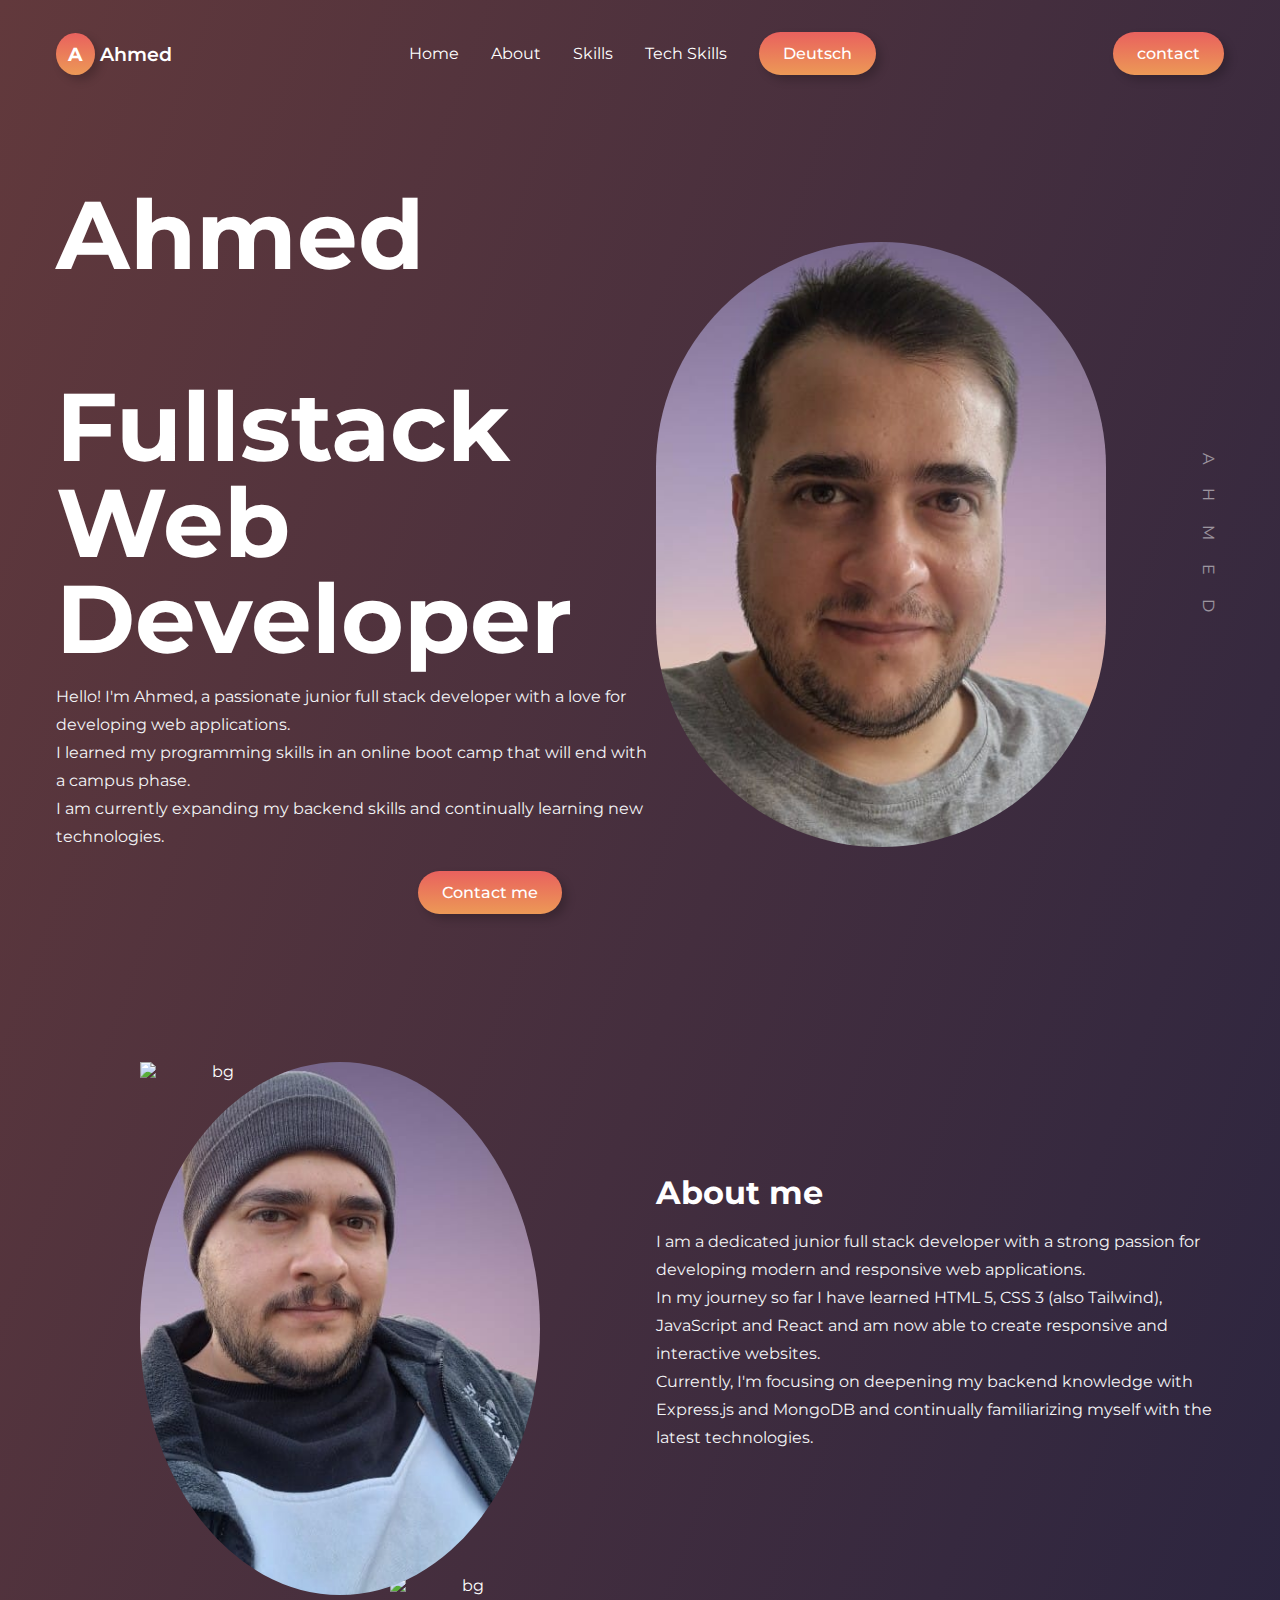
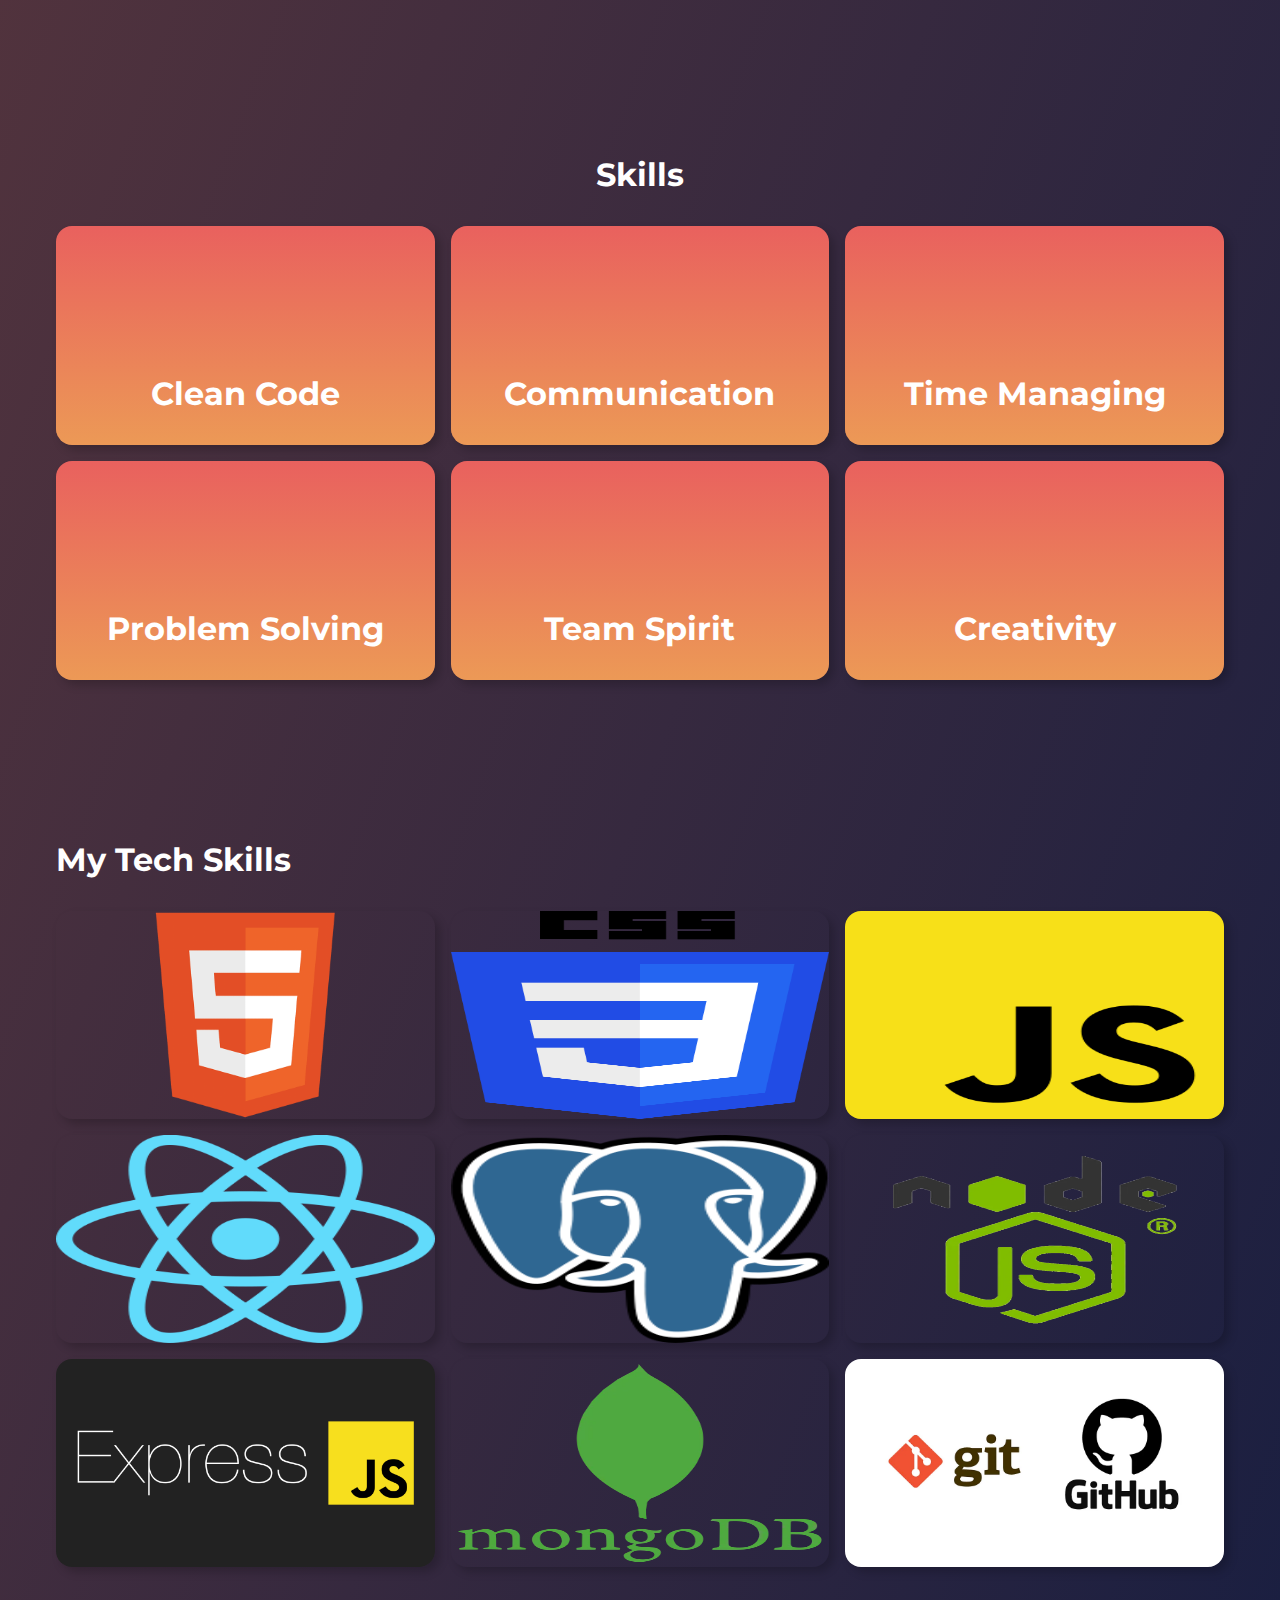
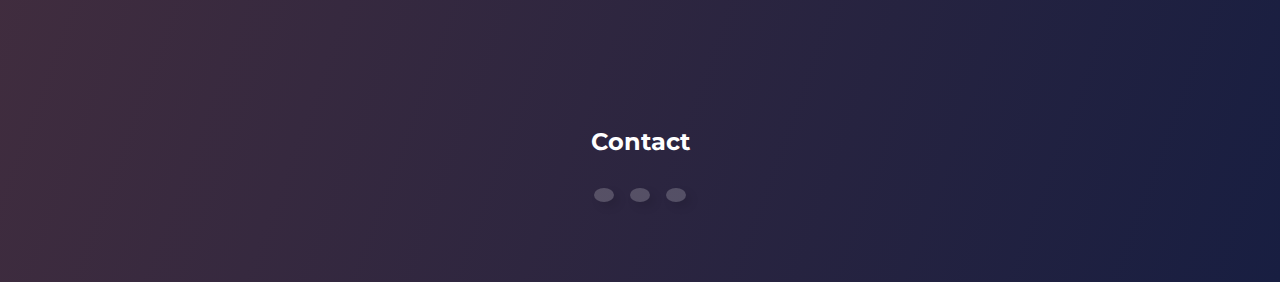
==== english.html @ 6c43b487 "en added" ====
<!DOCTYPE html>
<html lang="de">
  <head>
    <meta charset="UTF-8" />
    <meta name="viewport" content="width=device-width, initial-scale=1.0" />
    <link
      href="https://cdn.jsdelivr.net/npm/remixicon@3.5.0/fonts/remixicon.css"
      rel="stylesheet"
    />
    <link rel="stylesheet" href="styles.css" />
    <script src="https://kit.fontawesome.com/9a74fc78ef.js" crossorigin="anonymous"></script>
    <title>Web Development | Ahmed</title>
  </head>
  <body>
    <nav>
      <div class="nav__bar">
        <a href="#"><span class="logo nav__logo">A</span> Ahmed</a>
        <div class="nav__menu__btn" id="menu-btn">
          <i class="ri-menu-3-line"></i>
        </div>
      </div>
      <ul class="nav__links" id="nav-links">
        <li><a href="#home">Home</a></li>
        <li><a href="#about">About</a></li>
        <li><a href="#skills">Skills</a></li>
        <li><a href="#tech-skills">Tech Skills</a></li>
        <li><a href="./index.html" class="btn">Deutsch</a></li>
        <li><a href="#contact" class="btn">contact</a></li>
      </ul>
      <a href="#contact" class="btn btn__large">contact</a>
    </nav>
    <header class="section__container header__container" id="home">
      <div class="header__image">
        <img src="assets/header.jpg" alt="header" />
      </div>
      <div class="header__content">
        <div>
          <h1>Ahmed<br /><br>Fullstack<br />Web<br> Developer</h1>
        </div>
        <p class="section__description">
            Hello! I'm Ahmed, a passionate junior full stack developer with a love for developing web applications.<br>
            I learned my programming skills in an online boot camp that will end with a campus phase.<br>
            I am currently expanding my backend skills and continually learning new technologies.
        </p>
        <div class="header__btn">
          <a href="#contact" class="btn">Contact me</a>
        </div>
      </div>
    </header>
    <main>
    <section class="section__container about__container" id="about">
      <div class="about__image">
        <img src="assets/bg.png" alt="bg" class="about__bg-1" />
        <img src="assets/bg.png" alt="bg" class="about__bg-2" />
        <img src="assets/about.jpg" alt="about" class="about__img" />
      </div>
      <div class="about__content">
        <h2 class="section__header">About me</h2>
        <p class="section__description">
            I am a dedicated junior full stack developer with a strong passion for developing modern and responsive web applications.<br>
            In my journey so far I have learned HTML 5, CSS 3 (also Tailwind), JavaScript and React and am now able to create responsive and interactive websites.<br>
            Currently, I'm focusing on deepening my backend knowledge with Express.js and MongoDB and continually familiarizing myself with the latest technologies.
        </p>
      </div>
    </section>

    <section class="section__container skills__container" id="skills">
      <h2 class="section__header">Skills</h2>
      <div class="skills__grid">
        <div class="skill__card">
          <span><i class="fa-solid fa-broom"></i></span>
          <h4>Clean Code</h4>
        </div>
        <div class="skill__card">
          <span><i class="fa-solid fa-people-arrows"></i></span>
          <h4>Communication</h4>
        </div>
        <div class="skill__card">
          <span><i class="fa-solid fa-business-time"></i></span>
          <h4>Time Managing</h4>
        </div>
        <div class="skill__card">
          <span><i class="fa-solid fa-check-double"></i></span>
          <h4>Problem Solving</h4>
        </div>
        <div class="skill__card">
          <span><i class="fa-solid fa-people-group"></i></span>
          <h4>Team Spirit</h4>
        </div>
        <div class="skill__card">
          <span><i class="fa-solid fa-lightbulb"></i></span>
          <h4>Creativity</h4>
        </div>
      </div>
    </section>

    <section class="section__container tech-skills__container" id="tech-skills">
      <h2 class="section__header">My Tech Skills</h2>
      <div class="tech-skills__grid">
        <div class="tech-skill__card">
          <img src="assets/HTML-5.jpg" alt="HTML5" />
        </div>
        <div class="tech-skill__card">
          <img src="assets/CSS3.jpg" alt="css3" />
        </div>
        <div class="tech-skill__card">
          <img src="assets/JS.jpg" alt="JavaScript" />
        </div>
        <div class="tech-skill__card">
          <img src="assets/react.jpg" alt="react" />
        </div>
        <div class="tech-skill__card">
          <img src="assets/Postgresql.jpg" alt="Postgresql" />
        </div>
        <div class="tech-skill__card">
          <img src="assets/nodejs.jpg" alt="nodejs" />
        </div>
        <div class="tech-skill__card">
          <img src="assets/expressjs.jpg" alt="expressjs" />
        </div>
        <div class="tech-skill__card">
          <img src="assets/MongoDB.jpg" alt="MongoDB" />
        </div>
        <div class="tech-skill__card">
          <img src="assets/git&github.jpg" alt="git & github" />
        </div>
      </div>
    </section>
    </main>
    <Footer class="section__container contact__container" id="contact">
      <h2>Contact</h2>
      <div class="contact__socials">
        <a href="https://www.linkedin.com/in/ahmed-mohamad-779999319/"><i class="ri-linkedin-fill fa-xl"></i></a>
        <a href="https://github.com/AhmedMohamad7"><i class="fa-brands fa-github fa-xl"></i></a>
        <a href="mailto:ahmed.mohamad.ku7@gmail.com"><i class="fa-solid fa-envelope fa-xl"></i></a>
      </div>
    </Footer>
    <script src="https://unpkg.com/scrollreveal"></script>
    <script src="main.js"></script>
  </body>
</html>
---- styles.css ----
@import url("https://fonts.googleapis.com/css2?family=Montserrat:wght@400;500;600;700&display=swap");

:root {
  --primary-color: #e9615e;
  --secondary-color: #ec9956;
  --extra-light: #f3f4f6;
  --white: #ffffff;
  --gradient-1: linear-gradient(to bottom right, #62393c, #181e41);
  --gradient-2: linear-gradient(
    to bottom,
    var(--primary-color),
    var(--secondary-color)
  );
  --max-width: 1200px;
}

* {
  text-align: center;
  padding: 0;
  margin: 0;
  box-sizing: border-box;
}

.section__container {
  max-width: var(--max-width);
  margin: auto;
  padding: 5rem 1rem;
  text-align: center;
}

.section__header {
  margin-bottom: 1rem;
  font-size: 2rem;
  font-weight: 700;
  text-align: center;
}

.section__description {
  max-width: 600px;
  margin-inline: auto;
  color: var(--extra-light);
  text-align: center;
  line-height: 1.75rem;
}

.btn {
  padding: 0.75rem 1.5rem;
  font-size: 1rem;
  font-weight: 500;
  color: var(--white);
  background-image: var(--gradient-2);
  outline: none;
  border: none;
  border-radius: 5rem;
  cursor: pointer;
  box-shadow: 5px 5px 10px rgba(0, 0, 0, 0.2);
}

img {
  width: 100%;
  display: flex;
}

a {
  text-decoration: none;
}

.logo {
  display: inline-block;
  padding: 10px 14px;
  font-size: 1.5rem;
  font-weight: 700;
  color: var(--white);
  background-image: var(--gradient-2);
  border-radius: 100%;
  box-shadow: 5px 5px 10px rgba(0, 0, 0, 0.2);
}

html,
body {
  scroll-behavior: smooth;
}

body {
  font-family: "Montserrat", sans-serif;
  color: var(--white);
  background-image: var(--gradient-1);
}

nav {
  position: fixed;
  isolation: isolate;
  top: 0;
  width: 100%;
  max-width: var(--max-width);
  margin: auto;
  z-index: 9;
}

.nav__bar {
  padding: 1rem;
  display: flex;
  align-items: center;
  justify-content: space-between;
  gap: 2rem;
  background-image: var(--gradient-1);
}

.nav__logo {
  padding: 9px 12px;
  font-size: 1.2rem;
}

.nav__bar a {
  font-size: 1.2rem;
  font-weight: 600;
  color: var(--white);
}

.nav__menu__btn {
  font-size: 1.5rem;
  color: var(--white);
  cursor: pointer;
}

.nav__links {
  list-style: none;
  position: absolute;
  width: 100%;
  padding: 2rem;
  display: flex;
  flex-direction: column;
  align-items: center;
  gap: 2rem;
  background-image: var(--gradient-2);
  transform: translateY(-100%);
  transition: 0.5s;
  z-index: -1;
}

.nav__links.open {
  transform: translateY(0);
}

.nav__links a {
  color: var(--white);
  transition: 0.3s;
}

.nav__links a:hover {
  color: var(--white);
}

.btn__large {
  display: none;
}

.header__container {
  padding-top: 8rem;
  display: grid;
  gap: 2rem;
  isolation: isolate;
}

.header__content {
  text-align: center;
}

.header__content h1 {
  margin-bottom: 1rem;
  font-size: 3rem;
  text-align: center;
}

.header__content .section__description {
  margin-bottom: 2rem;
}

.header__image {
  position: relative;
  isolation: isolate;
  z-index: -1;
}

.header__image img {
  max-width: 450px;
  margin-inline: auto;
  border-radius: 25rem;
}

.header__image::after {
  position: absolute;
  content: "AHMED";
  letter-spacing: 1.5rem;
  opacity: 0.5;
  right: 1rem;
  top: 50%;
  transform: translate(50%, -50%) rotate(90deg);
}

.about__container {
  display: grid;
  gap: 2rem;
}

.about__image {
  position: relative;
  isolation: isolate;
  max-width: 400px;
  margin: auto;
}

.about__img {
  border-radius: 100%;
}

.about__bg-1,
.about__bg-2 {
  position: absolute;
  max-width: 150px;
  z-index: -1;
}

.about__bg-1 {
  top: 0;
  left: 0;
}

.about__bg-2 {
  right: 0;
  bottom: 0;
}

.about__content {
  text-align: center;
}

.about__content .section__description {
  margin-bottom: 2rem;
}

.skills__grid {
  margin-top: 2rem;
  display: grid;
  gap: 1rem;
}

.skill__card {
  padding: 2rem 1rem;
  text-align: center;
  background-image: var(--gradient-2);
  border-radius: 1rem;
  box-shadow: 5px 5px 10px rgba(0, 0, 0, 0.2);
}

.skill__card span {
  display: inline-block;
  margin-top:3rem;
  margin-bottom: 4rem;
  font-size: 2rem;
}

.skill__card h4 {
  font-size: 2rem;
  font-weight: 700;
}

.tech-skills__grid {
  margin-top: 2rem;
  display: grid;
  gap: 1rem;
}

.tech-skill__card {
  overflow: hidden;
  border-radius: 1rem;
  box-shadow: 5px 5px 10px rgba(0, 0, 0, 0.2);
  height: 13rem;
}

.tech-skill__card img {
  transition: 0.5s;
  object-fit: fill;
  width: 100%;
  height: 100%;
}

.tech-skill__card:hover img {
  transform: scale(1.1);
}

.tech-skills__banner {
  margin-top: 2rem;
  padding: 2rem;
  display: grid;
  gap: 2rem;
  text-align: center;
  background-image: var(--gradient-2);
  border-radius: 1rem;
  box-shadow: 5px 5px 10px rgba(0, 0, 0, 0.2);
}

.tech-skill__banner__card span {
  display: inline-block;
  margin-bottom: 0.5rem;
  font-size: 1.5rem;
}

.tech-skill__banner__card h4 {
  font-size: 1.2rem;
  font-weight: 600;
}

.tech-skill__banner__card p {
  font-weight: 500;
}

.contact__container {
  text-align: center;
}

.contact__container .logo {
  margin-bottom: 1rem;
}

.contact__socials {
  margin-top: 2rem;
  display: flex;
  align-items: center;
  justify-content: center;
  gap: 1rem;
  flex-wrap: wrap;
}

.contact__socials a {
  padding: 7px 10px;
  font-size: 1.5rem;
  color: var(--white);
  background: rgba(255, 255, 255, 0.2);
  border-radius: 100%;
  box-shadow: 5px 5px 10px rgba(0, 0, 0, 0.1);
  transition: 0.3s;
}

.contact__socials a:hover {
  background: var(--gradient-2);
  box-shadow: 5px 5px 10px rgba(0, 0, 0, 0.2);
}

.footer {
  padding: 1rem;
  font-size: 0.9rem;
  color: var(--extra-light);
  text-align: center;
}

@media (width > 576px) {
  .skills__grid {
    grid-template-columns: repeat(2, 1fr);
  }

  .tech-skills__grid {
    grid-template-columns: repeat(2, 1fr);
  }

  .tech-skills__banner {
    grid-template-columns: repeat(2, 1fr);
    text-align: left;
  }
}

@media (width > 768px) {
  nav {
    padding: 2rem 1rem;
    position: static;
    display: flex;
    align-items: center;
    justify-content: space-between;
  }

  .nav__bar {
    padding: 0;
    background-image: none;
  }

  .nav__menu__btn {
    display: none;
  }

  .nav__links {
    padding: 0;
    width: unset;
    position: static;
    transform: none;
    flex-direction: row;
    background-image: none;
  }

  .nav__links a:hover {
    color: var(--secondary-color);
  }

  .nav__links li:last-child {
    display: none;
  }

  .btn__large {
    display: flex;
  }

  .header__container {
    padding-top: 5rem;
    grid-template-columns: repeat(4, 1fr);
    align-items: center;
  }

  .header__image {
    grid-area: 1/3/2/5;
  }

  .header__image img {
    margin-inline-start: unset;
  }

  .header__content {
    grid-area: 1/1/2/4;
    text-align: left;
  }

  .header__content h1 {
    font-size: 6rem;
    line-height: 6rem;
    text-align: left;
  }

  .header__content .section__description {
    text-align: left;
    margin-inline-start: unset;
  }

  .about__container {
    grid-template-columns: repeat(2, 1fr);
    align-items: center;
  }

  .about__content,
  .about__content :is(.section__header, .section__description) {
    text-align: left;
  }

  .skills__grid {
    grid-template-columns: repeat(3, 1fr);
  }

  .tech-skills__container :is(.section__header, .section__description) {
    text-align: left;
    margin-inline-start: unset;
  }

  .tech-skills__grid {
    grid-template-columns: repeat(3, 1fr);
  }

  .tech-skills__banner {
    grid-template-columns: repeat(3, 1fr);
  }
}
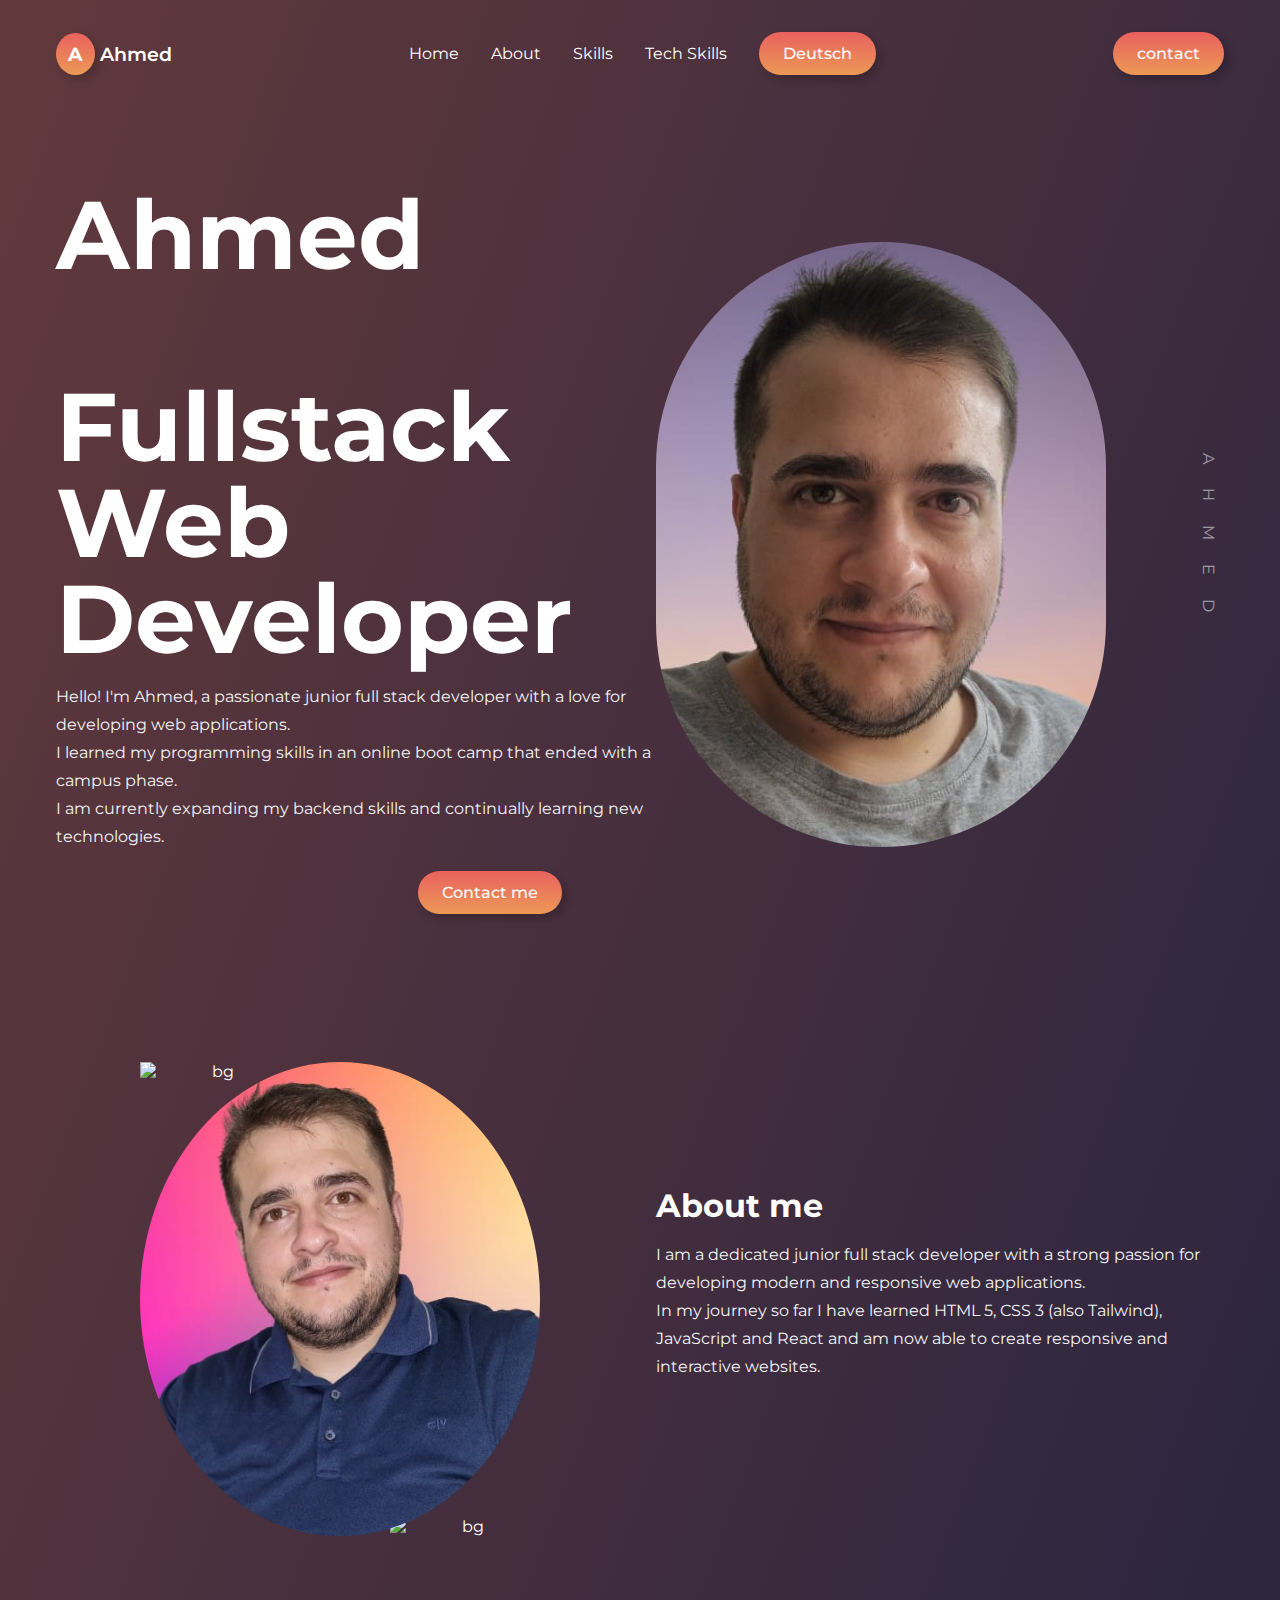
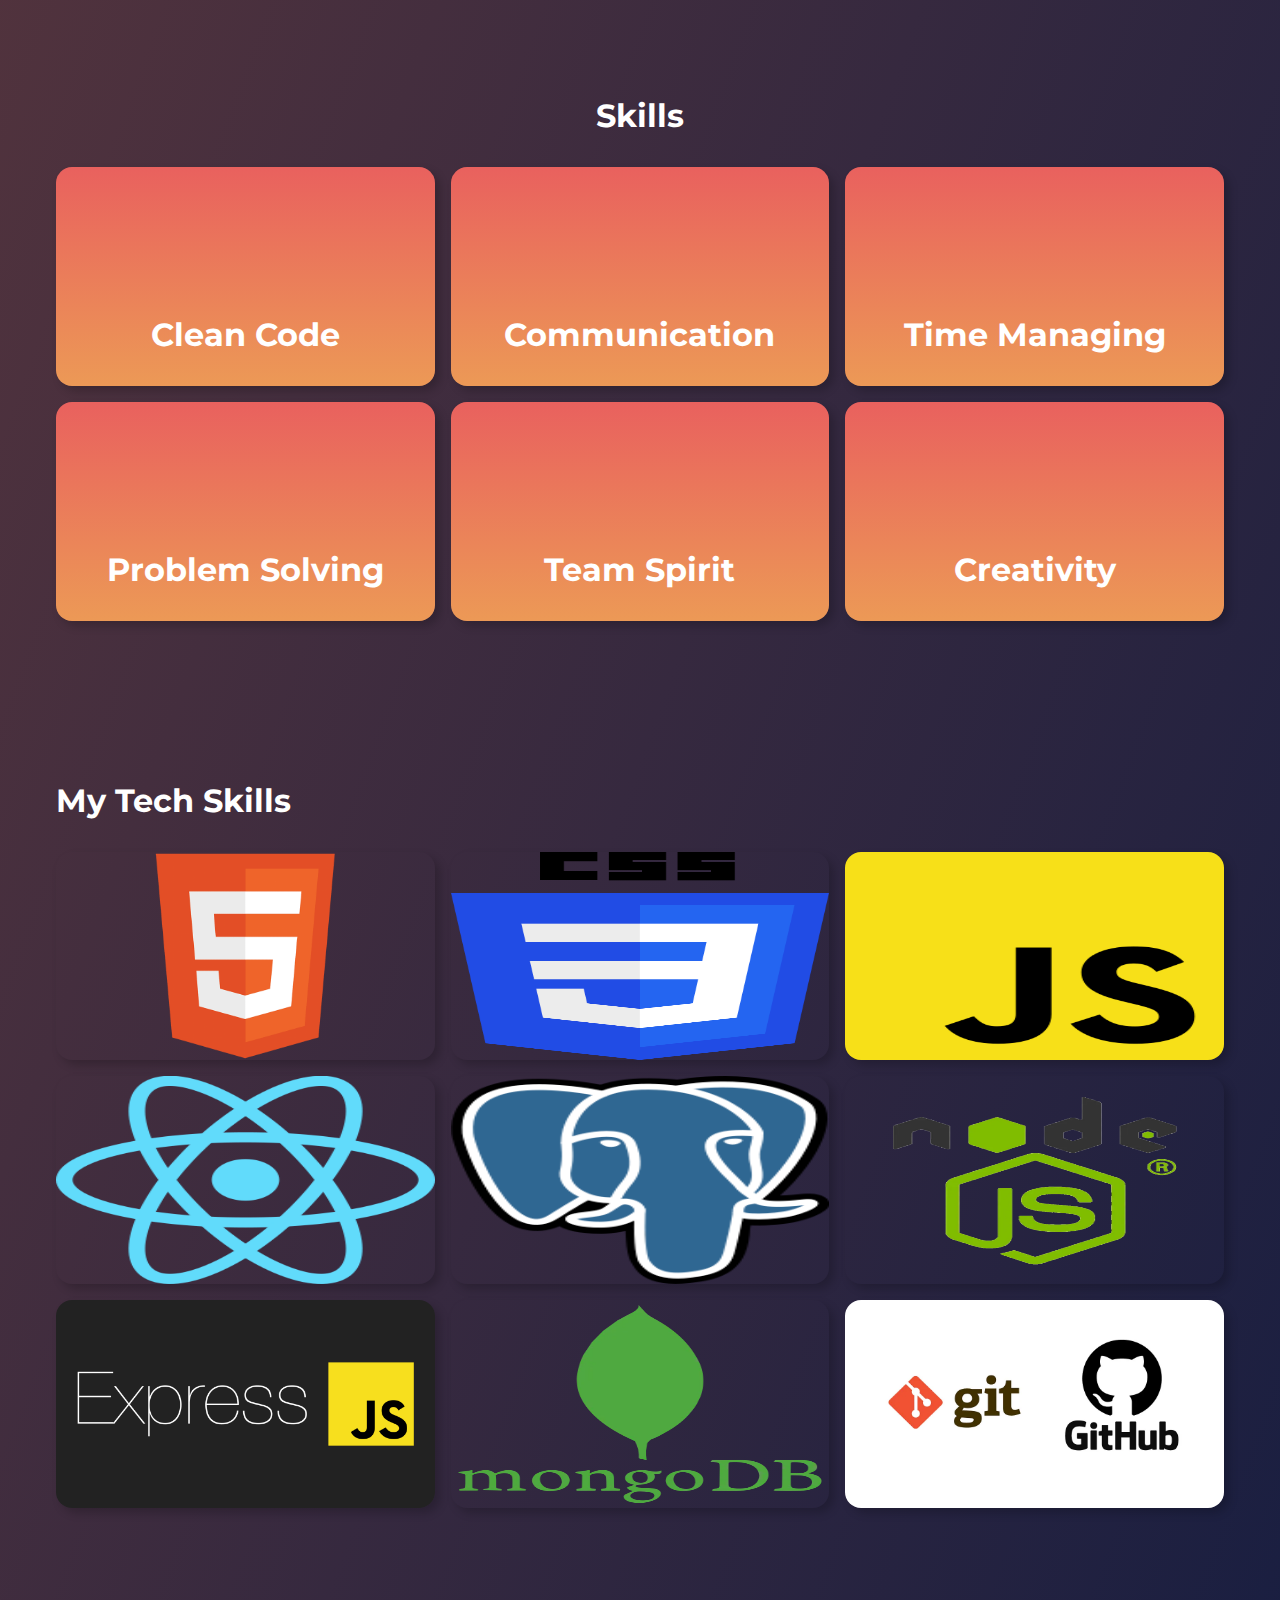
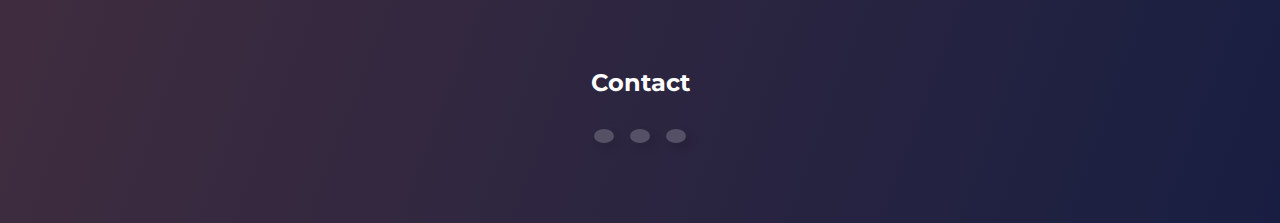
==== commit a11cb071: "update 1.0" ====
--- a/english.html
+++ b/english.html
@@ -39,7 +39,7 @@
         </div>
         <p class="section__description">
             Hello! I'm Ahmed, a passionate junior full stack developer with a love for developing web applications.<br>
-            I learned my programming skills in an online boot camp that will end with a campus phase.<br>
+            I learned my programming skills in an online boot camp that ended with a campus phase.<br>
             I am currently expanding my backend skills and continually learning new technologies.
         </p>
         <div class="header__btn">
@@ -59,7 +59,6 @@
         <p class="section__description">
             I am a dedicated junior full stack developer with a strong passion for developing modern and responsive web applications.<br>
             In my journey so far I have learned HTML 5, CSS 3 (also Tailwind), JavaScript and React and am now able to create responsive and interactive websites.<br>
-            Currently, I'm focusing on deepening my backend knowledge with Express.js and MongoDB and continually familiarizing myself with the latest technologies.
         </p>
       </div>
     </section>
